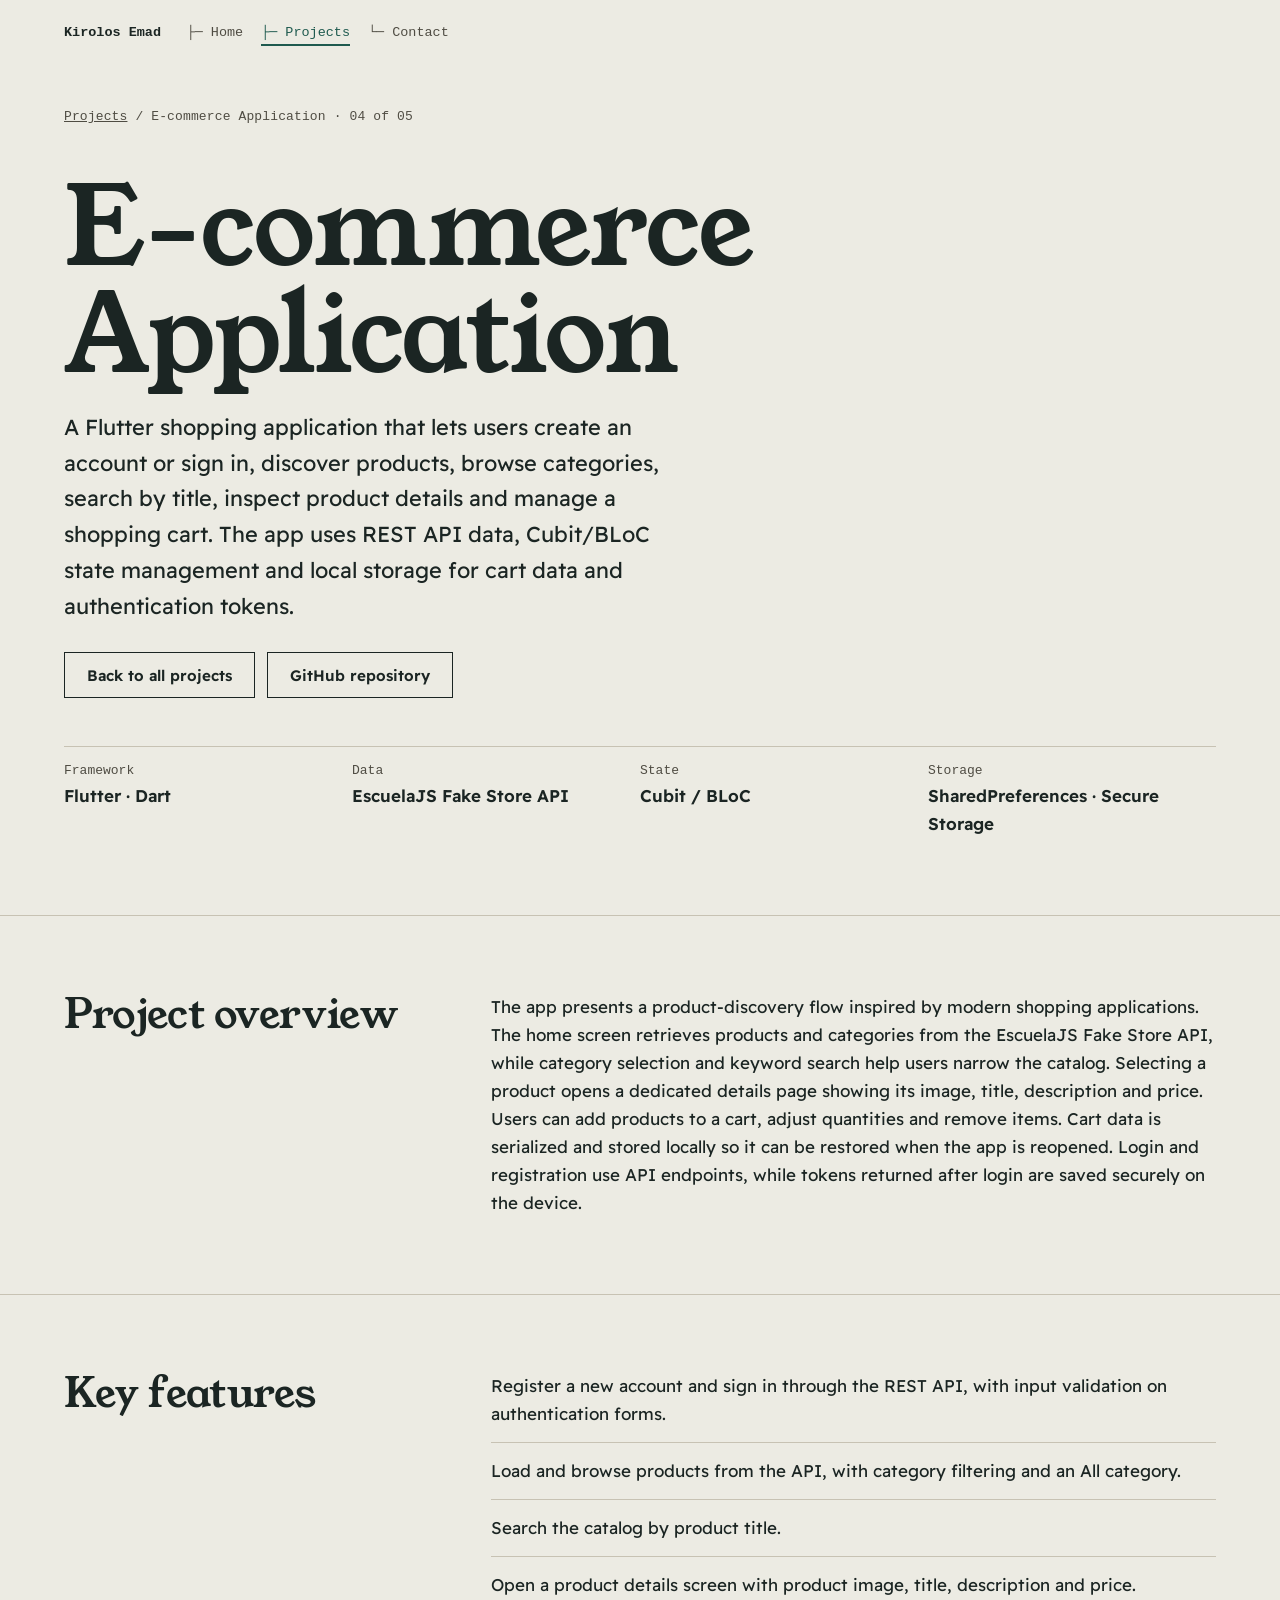
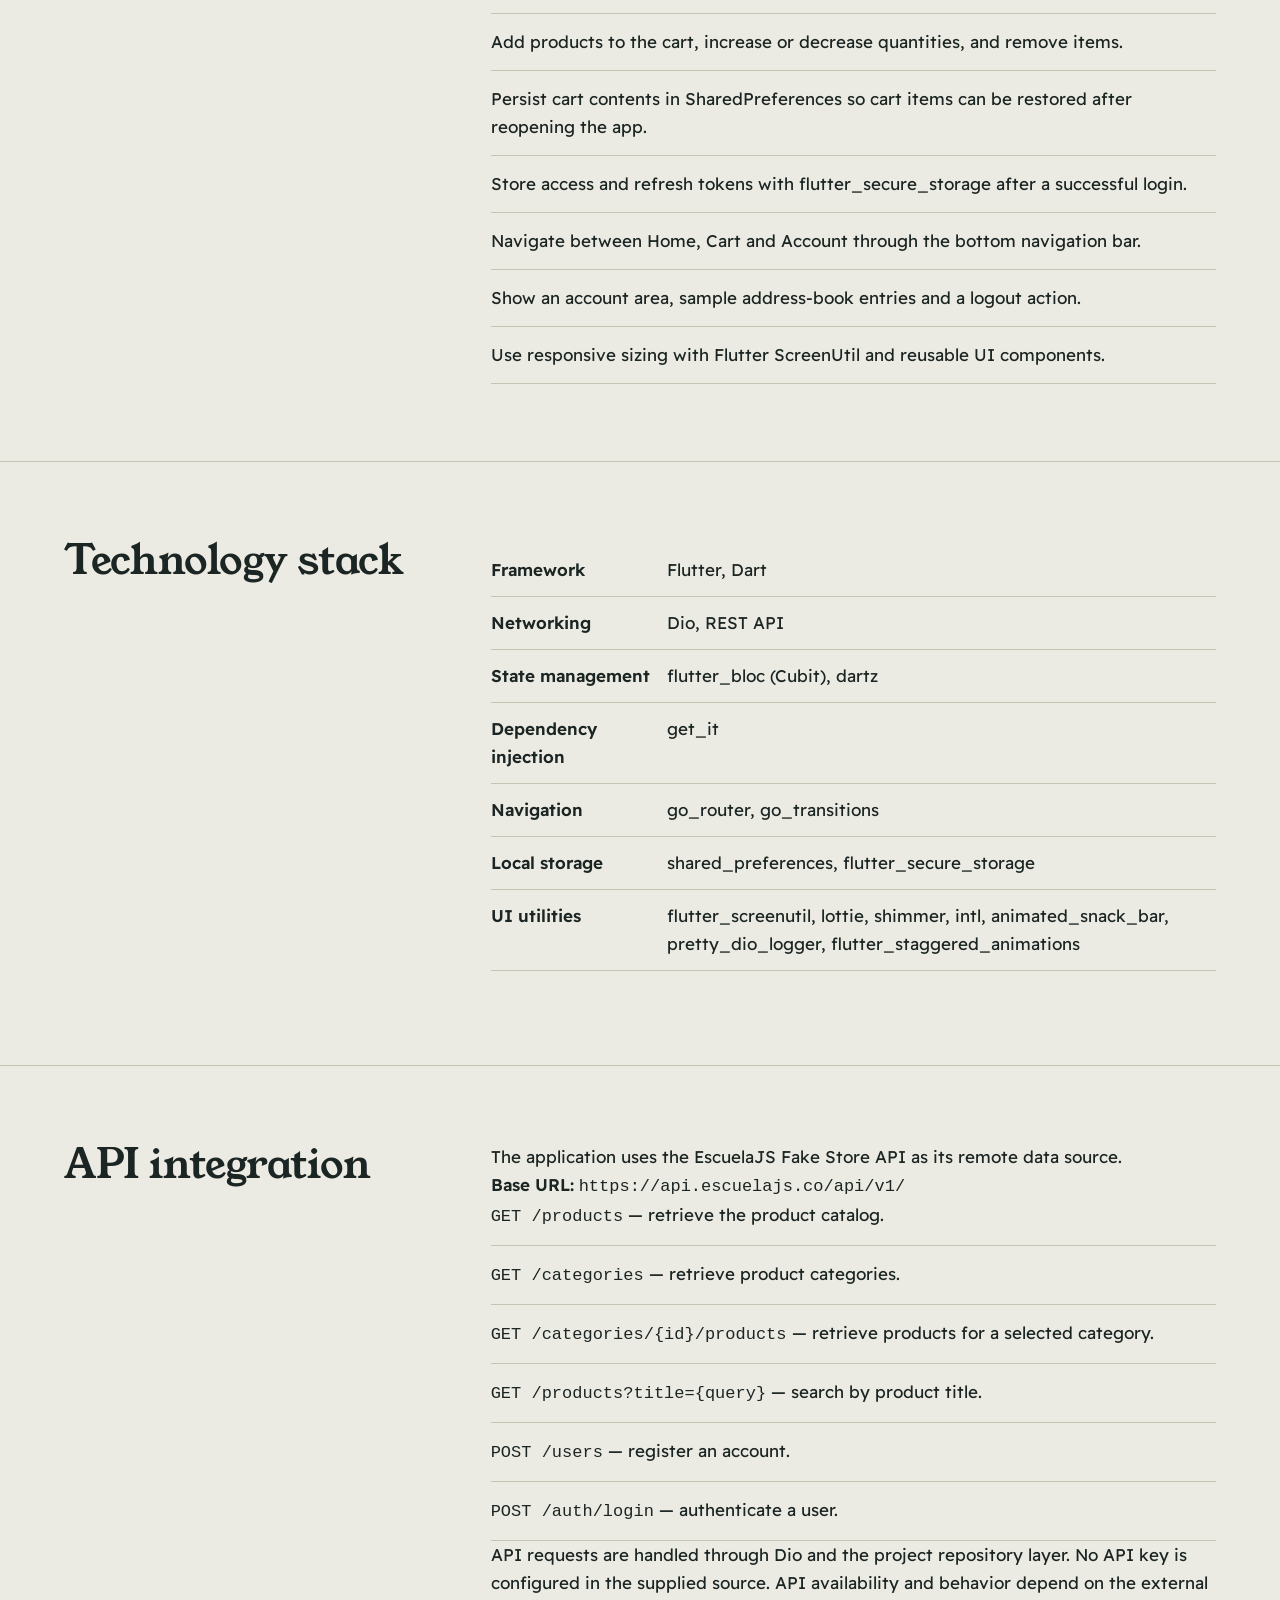
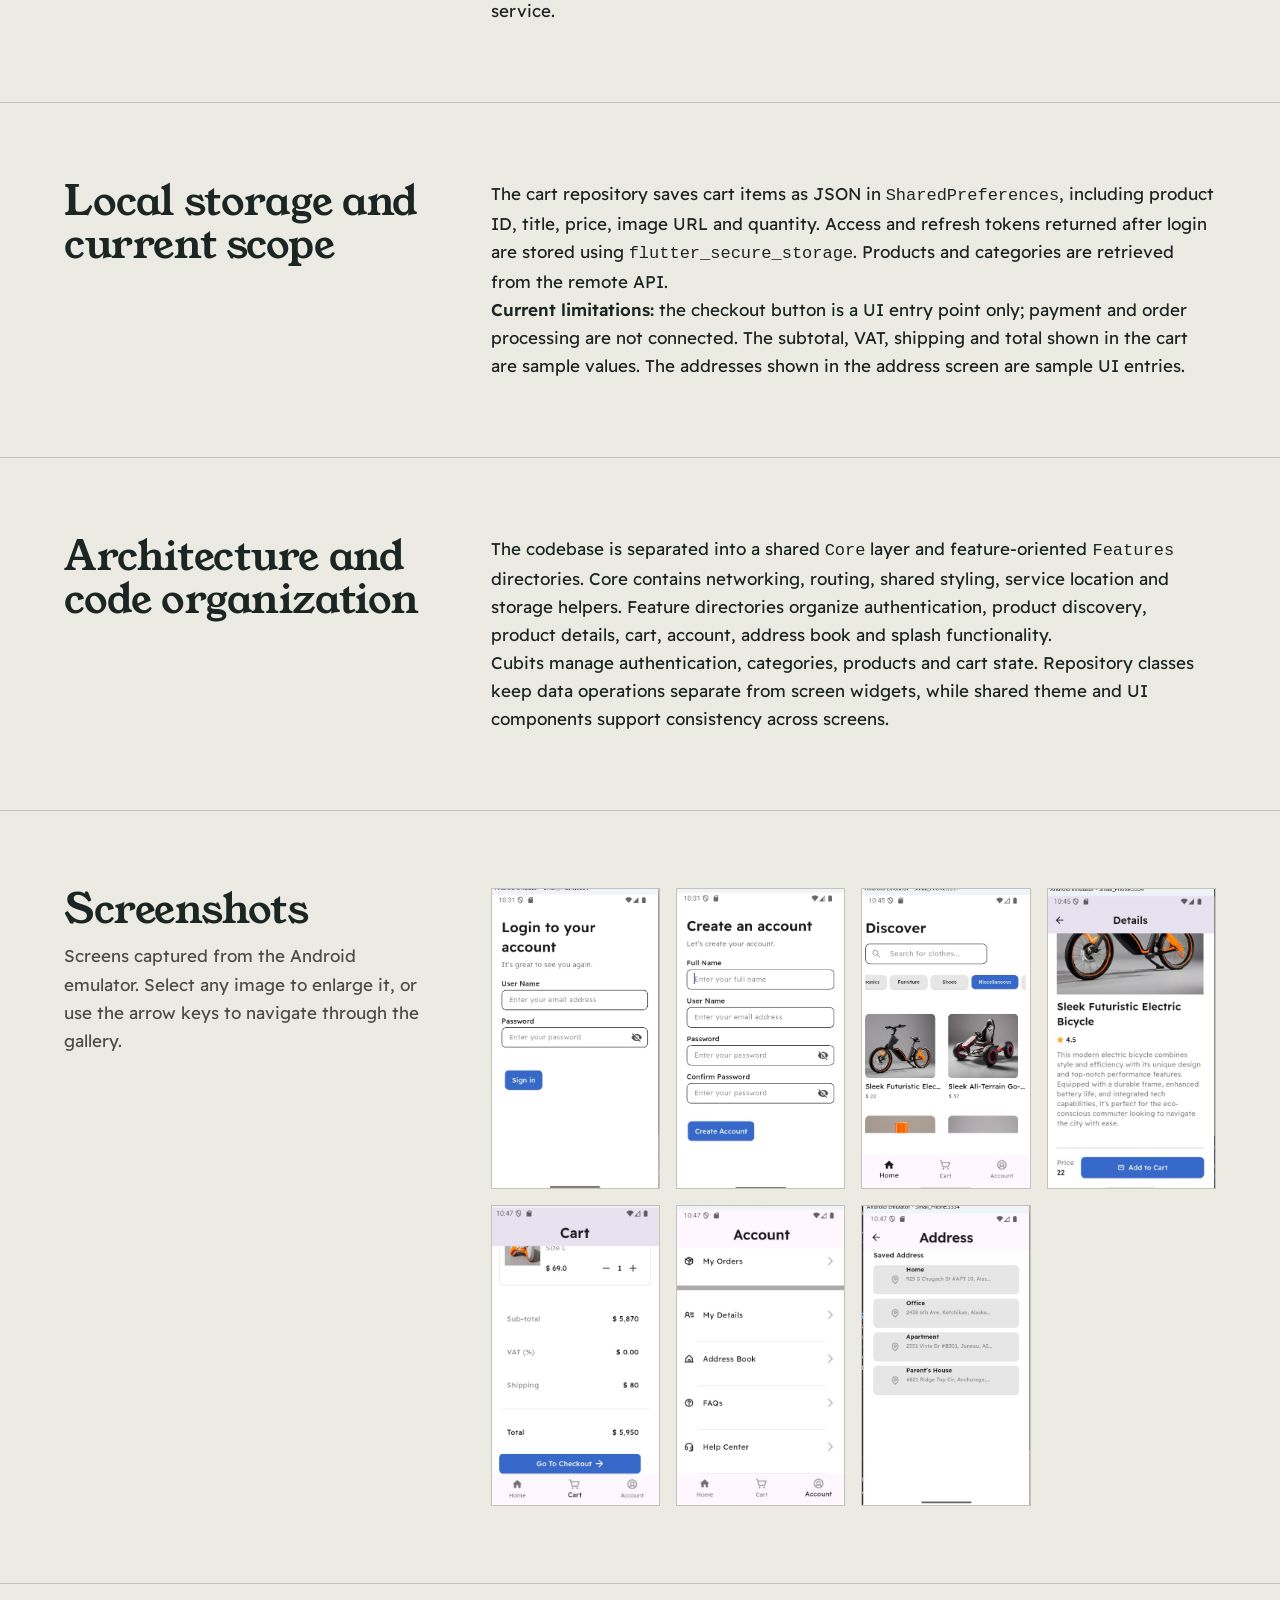
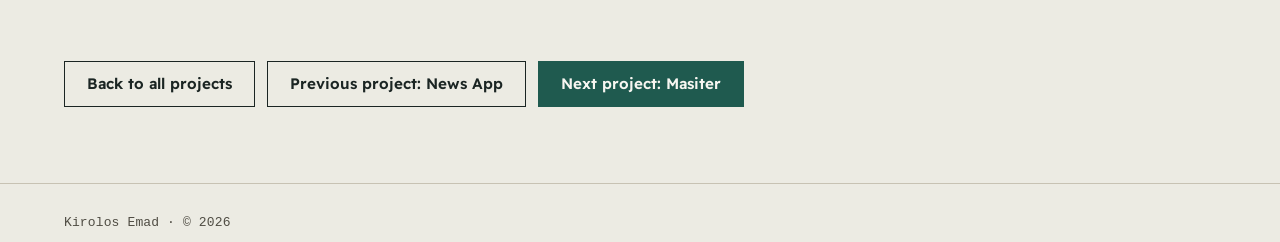
==== project-e-commerce-application.html @ b48fc99e "Add files via upload" ====
<!doctype html>
<html lang="en">
<head>
<meta charset="utf-8">
<meta name="viewport" content="width=device-width,initial-scale=1">
<title>E-commerce Application — Kirolos Emad</title>
<meta name="description" content="A Flutter shopping app with API-powered product discovery, authentication, search, product details and locally persisted cart data.">
<meta property="og:type" content="article">
<meta property="og:title" content="E-commerce Application — Kirolos Emad">
<meta property="og:description" content="Explore products, search categories, view product details, authenticate with the REST API and manage a locally saved shopping cart.">
<meta property="og:image" content="assets/og.jpg">
<meta name="theme-color" content="#ECEBE3">
<link rel="icon" href="assets/favicon.svg" type="image/svg+xml">
<link rel="stylesheet" href="css/style.css">
<script src="js/main.js" defer></script>
</head>
<body>
<a class="skip" href="#main">Skip to content</a>
<header class="site-nav" id="site-nav"><nav class="nav-inner" aria-label="Sections"><button class="nav-root" type="button" aria-expanded="false" aria-controls="nav-list" data-home="index.html">Kirolos Emad</button><ul class="nav-list" id="nav-list"><li><a href="index.html#home">Home</a></li><li><a href="index.html#projects" aria-current="page">Projects</a></li><li><a href="index.html#contact">Contact</a></li></ul></nav></header>
<main id="main">
<header class="cs-top">
  <nav class="project-breadcrumb mono" aria-label="Breadcrumb"><a href="index.html#projects">Projects</a> / E-commerce Application · 04 of 05</nav>
  <h1 class="cs-title">E-commerce Application</h1>
  <p class="cs-sum">A Flutter shopping application that lets users create an account or sign in, discover products, browse categories, search by title, inspect product details and manage a shopping cart. The app uses REST API data, Cubit/BLoC state management and local storage for cart data and authentication tokens.</p>
  <div class="cs-actions actions"><a class="btn" href="index.html#projects">Back to all projects</a><a class="btn" href="https://github.com/kero12-eg/e_commerce_app" target="_blank" rel="noopener noreferrer">GitHub repository</a></div>
  <dl class="facts"><div><dt>Framework</dt><dd>Flutter · Dart</dd></div><div><dt>Data</dt><dd>EscuelaJS Fake Store API</dd></div><div><dt>State</dt><dd>Cubit / BLoC</dd></div><div><dt>Storage</dt><dd>SharedPreferences · Secure Storage</dd></div></dl>
</header>

<section class="cs-sec" aria-labelledby="h-overview"><h2 id="h-overview">Project overview</h2><div><p>The app presents a product-discovery flow inspired by modern shopping applications. The home screen retrieves products and categories from the EscuelaJS Fake Store API, while category selection and keyword search help users narrow the catalog. Selecting a product opens a dedicated details page showing its image, title, description and price.</p><p>Users can add products to a cart, adjust quantities and remove items. Cart data is serialized and stored locally so it can be restored when the app is reopened. Login and registration use API endpoints, while tokens returned after login are saved securely on the device.</p></div></section>

<section class="cs-sec" aria-labelledby="h-does"><h2 id="h-does">Key features</h2><ul class="caps">
<li>Register a new account and sign in through the REST API, with input validation on authentication forms.</li>
<li>Load and browse products from the API, with category filtering and an All category.</li>
<li>Search the catalog by product title.</li>
<li>Open a product details screen with product image, title, description and price.</li>
<li>Add products to the cart, increase or decrease quantities, and remove items.</li>
<li>Persist cart contents in SharedPreferences so cart items can be restored after reopening the app.</li>
<li>Store access and refresh tokens with flutter_secure_storage after a successful login.</li>
<li>Navigate between Home, Cart and Account through the bottom navigation bar.</li>
<li>Show an account area, sample address-book entries and a logout action.</li>
<li>Use responsive sizing with Flutter ScreenUtil and reusable UI components.</li>
</ul></section>

<section class="cs-sec" aria-labelledby="h-stack"><h2 id="h-stack">Technology stack</h2><dl>
<div class="stack-block"><dt>Framework</dt><dd>Flutter, Dart</dd></div>
<div class="stack-block"><dt>Networking</dt><dd>Dio, REST API</dd></div>
<div class="stack-block"><dt>State management</dt><dd>flutter_bloc (Cubit), dartz</dd></div>
<div class="stack-block"><dt>Dependency injection</dt><dd>get_it</dd></div>
<div class="stack-block"><dt>Navigation</dt><dd>go_router, go_transitions</dd></div>
<div class="stack-block"><dt>Local storage</dt><dd>shared_preferences, flutter_secure_storage</dd></div>
<div class="stack-block"><dt>UI utilities</dt><dd>flutter_screenutil, lottie, shimmer, intl, animated_snack_bar, pretty_dio_logger, flutter_staggered_animations</dd></div>
</dl></section>

<section class="cs-sec" aria-labelledby="h-api"><h2 id="h-api">API integration</h2><div><p>The application uses the EscuelaJS Fake Store API as its remote data source.</p><p><strong>Base URL:</strong> <code>https://api.escuelajs.co/api/v1/</code></p><ul class="caps"><li><code>GET /products</code> — retrieve the product catalog.</li><li><code>GET /categories</code> — retrieve product categories.</li><li><code>GET /categories/{id}/products</code> — retrieve products for a selected category.</li><li><code>GET /products?title={query}</code> — search by product title.</li><li><code>POST /users</code> — register an account.</li><li><code>POST /auth/login</code> — authenticate a user.</li></ul><p>API requests are handled through Dio and the project repository layer. No API key is configured in the supplied source. API availability and behavior depend on the external service.</p></div></section>

<section class="cs-sec" aria-labelledby="h-storage"><h2 id="h-storage">Local storage and current scope</h2><div><p>The cart repository saves cart items as JSON in <code>SharedPreferences</code>, including product ID, title, price, image URL and quantity. Access and refresh tokens returned after login are stored using <code>flutter_secure_storage</code>. Products and categories are retrieved from the remote API.</p><p><strong>Current limitations:</strong> the checkout button is a UI entry point only; payment and order processing are not connected. The subtotal, VAT, shipping and total shown in the cart are sample values. The addresses shown in the address screen are sample UI entries.</p></div></section>

<section class="cs-sec" aria-labelledby="h-structure"><h2 id="h-structure">Architecture and code organization</h2><div><p>The codebase is separated into a shared <code>Core</code> layer and feature-oriented <code>Features</code> directories. Core contains networking, routing, shared styling, service location and storage helpers. Feature directories organize authentication, product discovery, product details, cart, account, address book and splash functionality.</p><p>Cubits manage authentication, categories, products and cart state. Repository classes keep data operations separate from screen widgets, while shared theme and UI components support consistency across screens.</p></div></section>

<section class="cs-sec gallery-sec" aria-labelledby="h-shots">
  <div class="gallery-intro"><h2 id="h-shots">Screenshots</h2><p class="lede">Screens captured from the Android emulator. Select any image to enlarge it, or use the arrow keys to navigate through the gallery.</p></div>
  <div><ul class="gallery">
    <li><button class="gallery-item" type="button" data-full="assets/projects/e-commerce-application/LoginScreen.jpeg" data-cap="E-commerce App: login screen with username and password fields."><img src="assets/projects/e-commerce-application/LoginScreen.jpeg" alt="E-commerce app login screen" width="449" height="835" loading="lazy"></button></li>
    <li><button class="gallery-item" type="button" data-full="assets/projects/e-commerce-application/RegisterScreen.jpeg" data-cap="E-commerce App: create-account form with full name, username, password and confirmation fields."><img src="assets/projects/e-commerce-application/RegisterScreen.jpeg" alt="E-commerce app create account screen" width="445" height="827" loading="lazy"></button></li>
    <li><button class="gallery-item" type="button" data-full="assets/projects/e-commerce-application/HomeScreen.jpeg" data-cap="E-commerce App: discover screen showing product search, category filters and a product grid."><img src="assets/projects/e-commerce-application/HomeScreen.jpeg" alt="E-commerce app discover home screen" width="447" height="831" loading="lazy"></button></li>
    <li><button class="gallery-item" type="button" data-full="assets/projects/e-commerce-application/ProductDetailsScreen.jpeg" data-cap="E-commerce App: product details with image, rating, description, price and add-to-cart action."><img src="assets/projects/e-commerce-application/ProductDetailsScreen.jpeg" alt="E-commerce app product details screen" width="448" height="828" loading="lazy"></button></li>
    <li><button class="gallery-item" type="button" data-full="assets/projects/e-commerce-application/CartScreen.jpeg" data-cap="E-commerce App: shopping cart with item quantity controls, a summary and checkout entry point."><img src="assets/projects/e-commerce-application/CartScreen.jpeg" alt="E-commerce app shopping cart screen" width="436" height="827" loading="lazy"></button></li>
    <li><button class="gallery-item" type="button" data-full="assets/projects/e-commerce-application/AccountScreen.jpeg" data-cap="E-commerce App: account menu with orders, details, address book, FAQs and help center entries."><img src="assets/projects/e-commerce-application/AccountScreen.jpeg" alt="E-commerce app account screen" width="440" height="830" loading="lazy"></button></li>
    <li><button class="gallery-item" type="button" data-full="assets/projects/e-commerce-application/AddressScreen.jpeg" data-cap="E-commerce App: address book showing sample saved addresses."><img src="assets/projects/e-commerce-application/AddressScreen.jpeg" alt="E-commerce app saved addresses screen" width="454" height="834" loading="lazy"></button></li>
  </ul></div>
</section>

<section class="cs-end"><div class="actions"><a class="btn" href="index.html#projects">Back to all projects</a><a class="btn" href="project-news-app.html">Previous project: News App</a><a class="btn btn-primary" href="project-masiter.html">Next project: Masiter</a></div></section>
</main>
<dialog id="lightbox" class="lightbox" aria-label="Screenshot viewer">
  <figure class="lb-fig"><img class="lb-img" src="" alt="" width="454" height="835"><figcaption class="lb-cap"></figcaption></figure>
  <div class="lb-bar"><button class="btn lb-prev" type="button">Previous</button><span class="mono lb-count" aria-live="polite"></span><button class="btn lb-next" type="button">Next</button><button class="btn lb-close" type="button">Close</button></div>
</dialog>
<footer class="foot mono">Kirolos Emad · © <span data-year>2026</span></footer>
</body>
</html>
---- css/style.css ----
@font-face{font-family:"Young Serif";src:url(../assets/fonts/young-serif-400.woff2) format("woff2");font-weight:400;font-display:swap}
@font-face{font-family:"Readex Pro";src:url(../assets/fonts/readex-pro-400.woff2) format("woff2");font-weight:400;font-display:swap}
@font-face{font-family:"Readex Pro";src:url(../assets/fonts/readex-pro-600.woff2) format("woff2");font-weight:600;font-display:swap}
:root{
  --plaster:#ECEBE3;--rose:#BCD1C8;--crimson:#1F5A4F;--taupe:#C7C2B3;--taupe-text:#4F4C43;--ink:#1B2523;--paper:#F7F6F1;
  --serif:"Young Serif",Georgia,serif;--sans:"Readex Pro",system-ui,sans-serif;
  --mono:ui-monospace,"SFMono-Regular",Menlo,Consolas,monospace;
  --pad:clamp(20px,5vw,96px);
  --nav-h:66px;--nav-offset:66px;--top:calc(var(--nav-h) + 40px);
  --sec:clamp(64px,9vw,128px);--ease:cubic-bezier(.2,.7,.2,1)
}
*{box-sizing:border-box}
html{scroll-behavior:smooth;-webkit-text-size-adjust:100%}
body{margin:0;background:var(--plaster);color:var(--ink);font:400 1.0625rem/1.65 var(--sans)}
img,svg{display:block;max-width:100%}
a{color:inherit}p{margin:0}
h1,h2,h3{font-family:var(--serif);font-weight:400;line-height:1.04;letter-spacing:-.01em;margin:0}
:focus-visible{outline:2px solid var(--crimson);outline-offset:3px}
.skip{position:absolute;left:12px;top:-64px;z-index:100;background:var(--ink);color:var(--paper);padding:10px 16px}
.skip:focus{top:12px}
.mono{font-family:var(--mono);font-size:.8125rem;letter-spacing:.01em}
.anchor{scroll-margin-top:var(--nav-offset)}
#home{scroll-margin-top:0}
.sec{padding:var(--sec) var(--pad)}
.h-xl{font-size:clamp(2.5rem,6vw,5.5rem)}
.lede{color:var(--taupe-text);max-width:52ch}
.sec-head{display:grid;grid-template-columns:1.1fr .9fr;gap:var(--pad);align-items:end;margin-bottom:clamp(32px,5vw,72px)}

/* buttons */
.actions{display:flex;flex-wrap:wrap;gap:12px}
.btn{display:inline-flex;align-items:center;min-height:46px;padding:0 22px;border:1px solid var(--ink);background:transparent;color:var(--ink);text-decoration:none;font:600 .95rem var(--sans);cursor:pointer}
.btn:hover{background:var(--ink);color:var(--paper)}
.btn-primary{background:var(--crimson);border-color:var(--crimson);color:var(--paper)}
.btn-primary:hover{background:var(--ink);border-color:var(--ink)}

/* navigation: bar height (--nav-h) and scroll offset (--nav-offset) are separate tokens */
.site-nav{position:fixed;top:0;left:0;right:0;height:var(--nav-h);z-index:50;border-bottom:1px solid transparent;transition:background-color .3s,border-color .3s}
.site-nav.is-scrolled{background:var(--plaster);border-bottom-color:var(--taupe)}
.nav-inner{height:var(--nav-h);display:flex;align-items:center;gap:clamp(14px,2vw,28px);padding:0 var(--pad);font:clamp(.78rem,.57rem + .34vw,.875rem)/1 var(--mono);white-space:nowrap}
.nav-root{background:none;border:0;padding:0;font:inherit;font-weight:700;color:var(--ink);cursor:pointer}
.nav-list{display:flex;gap:clamp(10px,1.4vw,22px);list-style:none;margin:0;padding:0}
.nav-list a{position:relative;display:inline-block;padding:6px 0;text-decoration:none;color:var(--taupe-text);transition:color .3s}
.nav-list a::before{content:"├─ "}
.nav-list li:last-child a::before{content:"└─ "}
.nav-list a::after{content:"";position:absolute;left:0;right:0;bottom:0;height:2px;background:var(--crimson);transform:scaleX(0);transform-origin:left;transition:transform .3s var(--ease)}
.nav-list a:hover,.nav-list a[aria-current]{color:var(--crimson)}
.nav-list a[aria-current]::after{transform:scaleX(1)}

/* hero */
.hero{position:relative;min-height:100svh;display:grid;grid-template-columns:minmax(0,54fr) minmax(0,46fr);overflow:hidden}
.hero-bg{position:absolute;top:0;right:0;width:66%;height:100%;z-index:0}
.hero-copy{position:relative;z-index:2;align-self:center;padding:calc(var(--nav-h) + 24px) 2vw 56px var(--pad)}
.hero h1{font-size:clamp(3.8rem,10.4vw,9.4rem);line-height:.94;margin-bottom:clamp(20px,2.6vw,36px)}
.role{font:600 clamp(1rem,1.5vw,1.25rem)/1.3 var(--sans);color:var(--crimson);margin-bottom:14px}
.intro{max-width:34ch;font-size:clamp(1.05rem,1.5vw,1.3rem);line-height:1.55;margin-bottom:32px}
.portrait{position:relative;z-index:1;grid-column:2;align-self:end;height:calc(100svh - var(--nav-h));min-height:480px;margin:0;overflow:hidden;border-top-left-radius:46% 26%}
.portrait img{width:100%;height:100%;object-fit:cover;object-position:50% 10%}

/* projects */
.projects{background:var(--paper)}
.project-card{display:grid;grid-template-columns:1.08fr .92fr;gap:clamp(24px,5vw,80px);align-items:center;padding-block:clamp(32px,4.5vw,64px);border-top:1px solid var(--taupe)}
.project-card:last-child{border-bottom:1px solid var(--taupe)}
.project-cover{display:block;text-decoration:none;overflow:hidden}
.showcase{background:var(--rose);padding:clamp(18px,3vw,40px)}
.phones{display:grid;grid-template-columns:repeat(3,1fr);gap:clamp(8px,1.6vw,20px)}
.phone{aspect-ratio:9/16;border:clamp(3px,.5vw,6px) solid var(--ink);border-radius:clamp(12px,1.8vw,24px);overflow:hidden;background:var(--paper)}
.phone img{width:100%;height:100%;object-fit:cover}
.phone.is-empty{border:1px dashed var(--taupe-text);background:transparent;display:grid;place-items:center;text-align:center;padding:6px;color:var(--taupe-text)}
.showcase-foot{margin-top:14px;color:var(--taupe-text)}
.p-meta{color:var(--taupe-text);margin-bottom:14px}
.p-title{font-size:clamp(2.1rem,4vw,3.6rem);margin-bottom:16px}
.p-desc{color:var(--taupe-text);max-width:46ch;margin-bottom:20px}
.tags{display:flex;flex-wrap:wrap;gap:8px;margin:0 0 28px;padding:0;list-style:none}
.tags li{font:.8125rem var(--mono);border:1px solid var(--taupe-text);border-radius:99px;padding:3px 12px}

/* training */
.t-entry{display:grid;grid-template-columns:4rem 7rem 1fr;gap:clamp(16px,3vw,40px);padding-block:clamp(28px,3.5vw,48px);border-block:1px solid var(--taupe)}
.t-num{color:var(--taupe-text)}
.training-monogram{width:7rem;aspect-ratio:1;display:grid;place-items:center;border:1px solid var(--taupe-text);background:var(--paper);font:1.7rem var(--serif)}
.t-meta{color:var(--taupe-text);margin-bottom:10px}
.t-title{font-size:clamp(1.8rem,3.4vw,3rem);margin-bottom:12px}
.t-org{font-weight:600;margin-bottom:8px}
.t-entry p+p{margin-top:8px}
.t-skills{color:var(--taupe-text);margin-top:14px}

/* education + certificates */
.band{display:grid;grid-template-columns:2fr 1fr;gap:var(--pad)}
.edu-block h2,.certs h2{font-size:clamp(2rem,4vw,3.4rem);margin-bottom:28px}
.edu-degree{font:clamp(1.4rem,2.4vw,2rem)/1.2 var(--serif);margin-bottom:10px}
.edu-org{font-weight:600}.edu-meta{color:var(--taupe-text);margin:6px 0 16px}
.cert-list{list-style:none;margin:0;padding:0}
.cert-list li{display:flex;justify-content:space-between;gap:20px;padding:14px 0;border-top:1px solid var(--taupe)}
.cert-list li:last-child{border-bottom:1px solid var(--taupe)}
.cert-list .mono{color:var(--taupe-text);padding-top:3px}
.certs .lede{margin:-12px 0 20px}

/* skills */
.skills{background:var(--rose)}
.skills h2{margin-bottom:12px}
.skills .aside{color:var(--taupe-text);margin-bottom:clamp(28px,4vw,56px);max-width:52ch}
.ledger>div{display:grid;grid-template-columns:minmax(0,.9fr) minmax(0,1.1fr);gap:var(--pad);padding-block:28px;border-top:1px solid var(--taupe-text)}
.ledger>div:last-child{border-bottom:1px solid var(--taupe-text)}
.ledger h3{font:600 1.15rem/1.3 var(--sans);margin-bottom:8px}
.ledger .mono{color:var(--taupe-text)}

/* about + contact */
.closing{position:relative;display:grid;grid-template-columns:1fr 1fr;gap:var(--pad);padding:var(--sec) var(--pad)}
.closing-bg{position:absolute;top:0;right:0;width:50%;height:100%;z-index:0}
.about,.contact{position:relative;z-index:1}
.about h2,.contact h2{font-size:clamp(2rem,4vw,3.4rem);margin-bottom:24px}
.about p{max-width:50ch}
.contact dl{margin:0}
.contact dl>div{display:grid;grid-template-columns:7rem 1fr;gap:12px;padding:12px 0;border-top:1px solid var(--taupe-text)}
.contact dl>div:last-child{border-bottom:1px solid var(--taupe-text)}
.contact dt{font-family:var(--mono);font-size:.8125rem;padding-top:4px}
.contact dd{margin:0;overflow-wrap:anywhere}
.foot{padding:28px var(--pad);border-top:1px solid var(--taupe);color:var(--taupe-text)}

/* case-study pages */
.cs-top{padding:var(--top) var(--pad) clamp(40px,6vw,80px)}
.project-breadcrumb{color:var(--taupe-text);margin-bottom:clamp(24px,4vw,48px)}
.cs-title{font-size:clamp(3rem,8.5vw,7.5rem);line-height:.98;margin-bottom:20px}
.cs-sum{font-size:clamp(1.1rem,1.7vw,1.4rem);max-width:46ch;margin-bottom:28px}
.facts{display:grid;grid-template-columns:repeat(auto-fit,minmax(180px,1fr));margin:clamp(28px,4vw,48px) 0 0;border-top:1px solid var(--taupe)}
.facts>div{padding:16px 16px 0 0}
.facts dt{font:.8125rem var(--mono);color:var(--taupe-text)}.facts dd{margin:4px 0 0;font-weight:600}
.cs-sec{padding:clamp(40px,6vw,80px) var(--pad);border-top:1px solid var(--taupe);display:grid;grid-template-columns:1fr 2fr;gap:var(--pad)}
.cs-sec h2{font-size:clamp(1.8rem,3.2vw,2.8rem)}
.caps,.notes{margin:0;padding:0;list-style:none}
.caps li,.notes li{padding:14px 0;border-bottom:1px solid var(--taupe)}.caps li:first-child,.notes li:first-child{padding-top:0}
.stack-block{display:grid;grid-template-columns:10rem 1fr;gap:16px;padding:12px 0;border-bottom:1px solid var(--taupe)}
.stack-block:first-child{padding-top:0}.stack-block dt{font-weight:600}.stack-block dd{margin:0}
.gallery{list-style:none;margin:0;padding:0;display:grid;grid-template-columns:repeat(auto-fill,minmax(150px,1fr));gap:16px}
.gallery-item{display:block;width:100%;padding:0;border:1px solid var(--taupe);background:var(--paper);overflow:hidden;cursor:pointer;aspect-ratio:9/16}
.gallery-item img{width:100%;height:100%;object-fit:cover}
.gallery-item-mobile{aspect-ratio:573 / 1280}
.gallery-item-wide{aspect-ratio:1366 / 728;background:var(--plaster)}
.gallery-item-wide img{object-fit:contain}
.gallery-sec .lede{margin-top:12px}
.empty-panel{border:1px dashed var(--taupe-text);padding:clamp(28px,5vw,56px);color:var(--taupe-text)}
.cs-end{padding:clamp(40px,6vw,80px) var(--pad);border-top:1px solid var(--taupe)}
dialog.lightbox{width:min(92vw,520px);max-height:94svh;padding:14px;border:0;background:var(--plaster);color:var(--ink)}
dialog.lightbox.is-wide{width:min(94vw,1000px)}
dialog.lightbox::backdrop{background:rgba(27,37,35,.72)}
.lb-fig{margin:0;display:grid;gap:10px}
.lb-img{max-height:68svh;max-width:100%;width:auto;margin:auto;object-fit:contain}
.lb-bar{display:flex;flex-wrap:wrap;align-items:center;justify-content:space-between;gap:8px;margin-top:12px}
.lb-bar .btn{min-height:40px;padding:0 14px}

/* responsive */
@media(max-width:999px){
  :root{--nav-h:68px;--nav-offset:16px;--top:40px}
  body{padding-bottom:calc(var(--nav-h) + env(safe-area-inset-bottom,0px))}
  .site-nav{top:auto;bottom:0;height:calc(var(--nav-h) + env(safe-area-inset-bottom,0px));background:var(--plaster);border-bottom:0;border-top:1px solid var(--taupe)}
  .nav-inner{font-size:.875rem}
  .nav-root{min-height:44px;font-size:.9375rem}
  .nav-root::after{content:" +"}.nav-root[aria-expanded=true]::after{content:" −"}
  .nav-list{position:fixed;left:0;right:0;bottom:calc(var(--nav-h) + env(safe-area-inset-bottom,0px));flex-direction:column;gap:0;padding:10px var(--pad) 14px;background:var(--plaster);border-top:1px solid var(--taupe);opacity:0;visibility:hidden;transform:translateY(8px);transition:opacity .2s,transform .2s,visibility 0s .2s}
  .nav-list.is-open{opacity:1;visibility:visible;transform:none;transition:opacity .2s,transform .2s}
  .nav-list a{display:block;padding:11px 0}
  .hero{display:flex;flex-direction:column;min-height:0}
  .hero-bg{width:100%;height:calc(82vw * 1.25 + 36px)}
  .portrait{order:-1;width:82%;height:auto;min-height:0;aspect-ratio:4/5;margin:36px 0 0 auto}
  .hero-copy{padding:32px var(--pad) 56px}
  .sec-head,.band,.closing,.cs-sec{grid-template-columns:1fr}
  .sec-head{gap:16px}.band,.closing{gap:0}.band>section,.closing>section{padding:var(--sec) var(--pad)}
  .band{padding:0}.closing{padding:0}.closing-bg{display:none}
  .ledger>div{grid-template-columns:1fr;gap:12px}
  .project-card{grid-template-columns:1fr;gap:24px}
}
@media(min-width:1000px){
  .training,.skills,.edu-band,.closing{min-height:calc(100svh - var(--nav-h))}
  .training,.skills,.edu-band,.closing{display:grid;align-content:center}
  .edu-band{padding:var(--sec) var(--pad)}
  .band>section,.closing>section{scroll-margin-top:calc(var(--nav-offset) + var(--sec))}
}
@media(max-width:699px){
  .t-entry{grid-template-columns:3rem 1fr}.t-body{grid-column:1/-1}.training-monogram{width:5rem}
  .stack-block{grid-template-columns:1fr;gap:4px}
}
@media(max-width:479px){
  .project-card .phones{gap:8px}.contact dl>div{grid-template-columns:1fr;gap:2px}
  .cert-list li{flex-direction:column;gap:2px}
}

/* motion */
@keyframes rise{from{opacity:0;transform:translateY(18px)}}
@keyframes slide{from{opacity:0;transform:translateX(6%)}}
@media(prefers-reduced-motion:no-preference){
  .hero-bg{animation:slide .8s cubic-bezier(.2,.7,.2,1) both}
  .portrait{animation:slide .9s .15s cubic-bezier(.2,.7,.2,1) both}
  .hero .r{animation:rise .7s var(--d,0s) cubic-bezier(.2,.7,.2,1) both}
  html.has-motion-reveal .motion-reveal{opacity:0;transform:translate3d(0,22px,0);transition:opacity .72s cubic-bezier(.2,.7,.2,1) var(--reveal-delay,0ms),transform .72s cubic-bezier(.2,.7,.2,1) var(--reveal-delay,0ms)}
  html.has-motion-reveal .motion-reveal.is-revealed,html.has-motion-reveal .motion-reveal:focus-within{opacity:1;transform:translate3d(0,0,0)}
  .btn{transition:background-color .22s ease,color .22s ease,transform .22s ease,border-color .22s ease}
  .btn:hover{transform:translateY(-2px)}
  .project-cover img{transition:transform .72s cubic-bezier(.2,.7,.2,1)}
  .project-cover:hover img,.project-cover:focus-visible img{transform:scale(1.035)}
  .gallery-item img{transition:transform .5s cubic-bezier(.2,.7,.2,1)}
  .gallery-item:hover img,.gallery-item:focus-visible img{transform:scale(1.025)}
  .training-monogram{transition:transform .35s cubic-bezier(.2,.7,.2,1)}
  .t-entry:hover .training-monogram{transform:translateY(-3px)}
}
@media(prefers-reduced-motion:reduce){
  *,*::before,*::after{scroll-behavior:auto!important;animation:none!important;transition:none!important}
  .motion-reveal,.motion-reveal.is-revealed{opacity:1!important;transform:none!important}
}
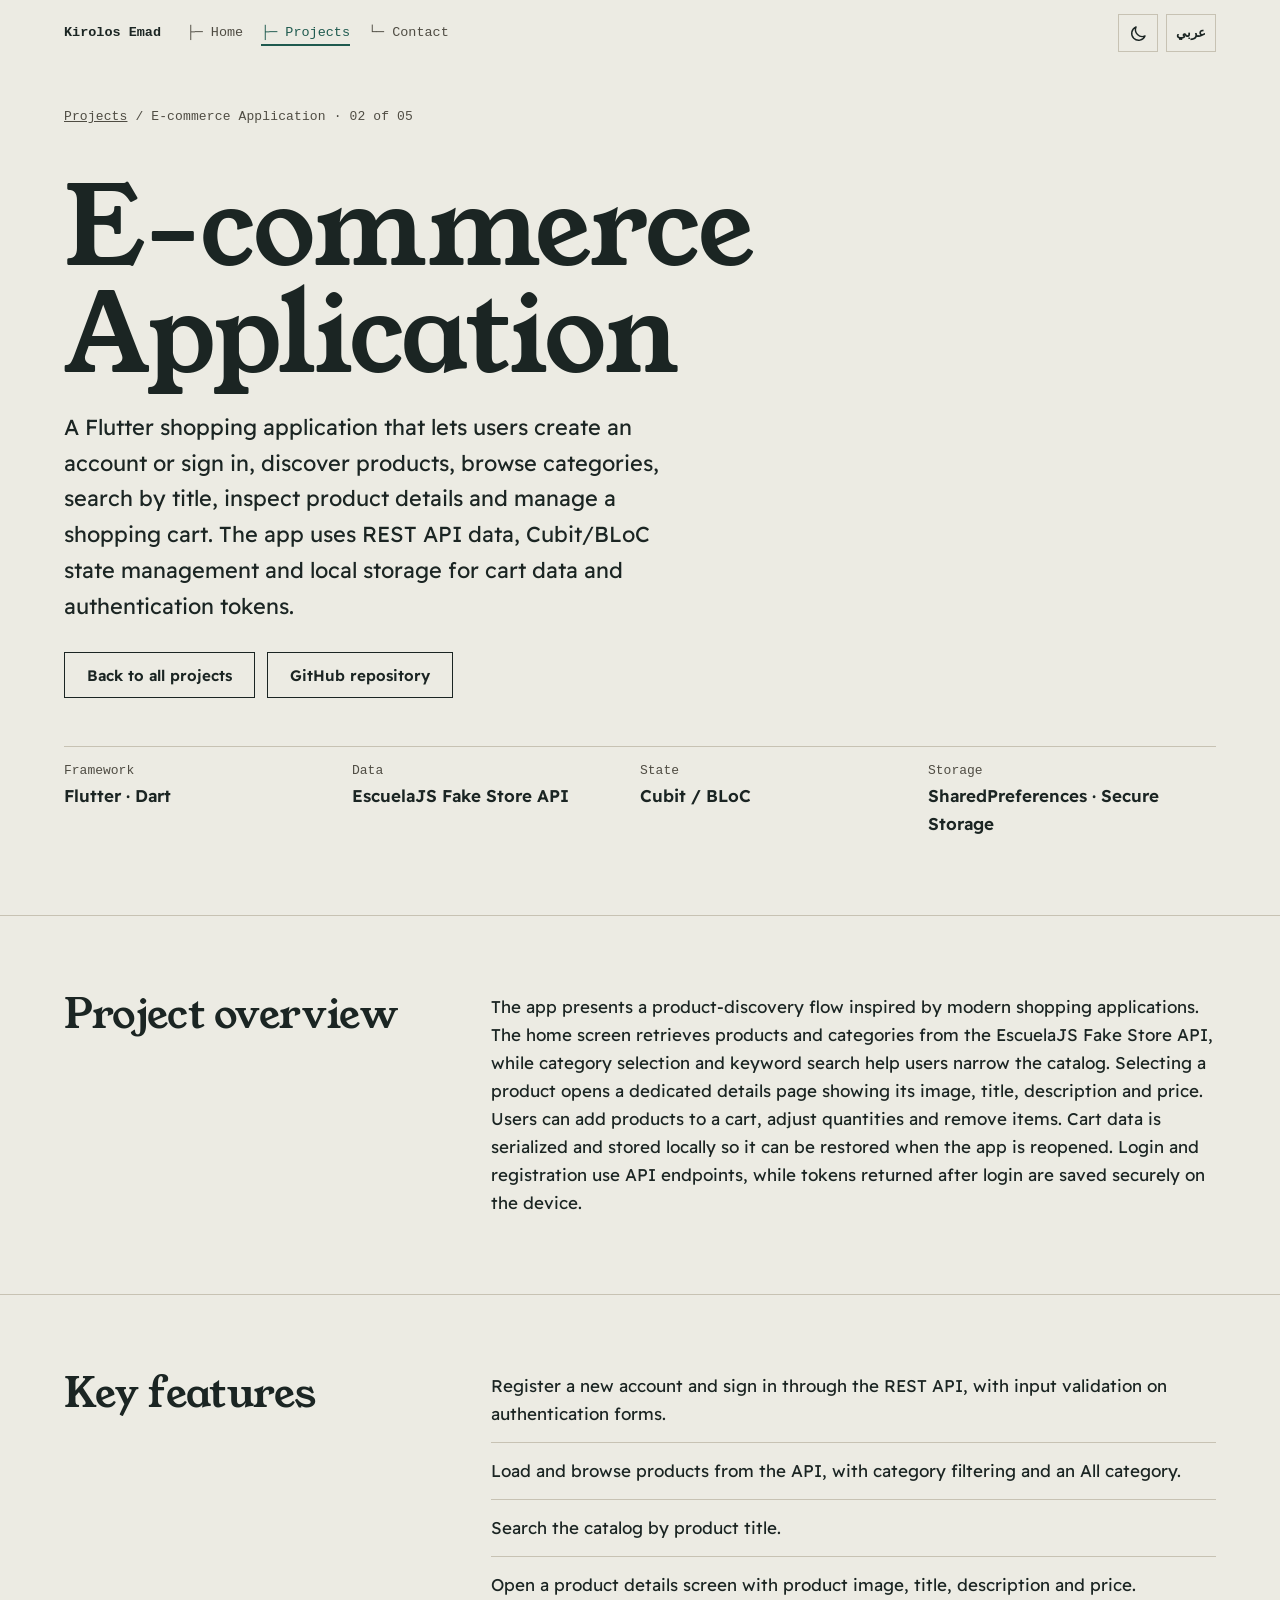
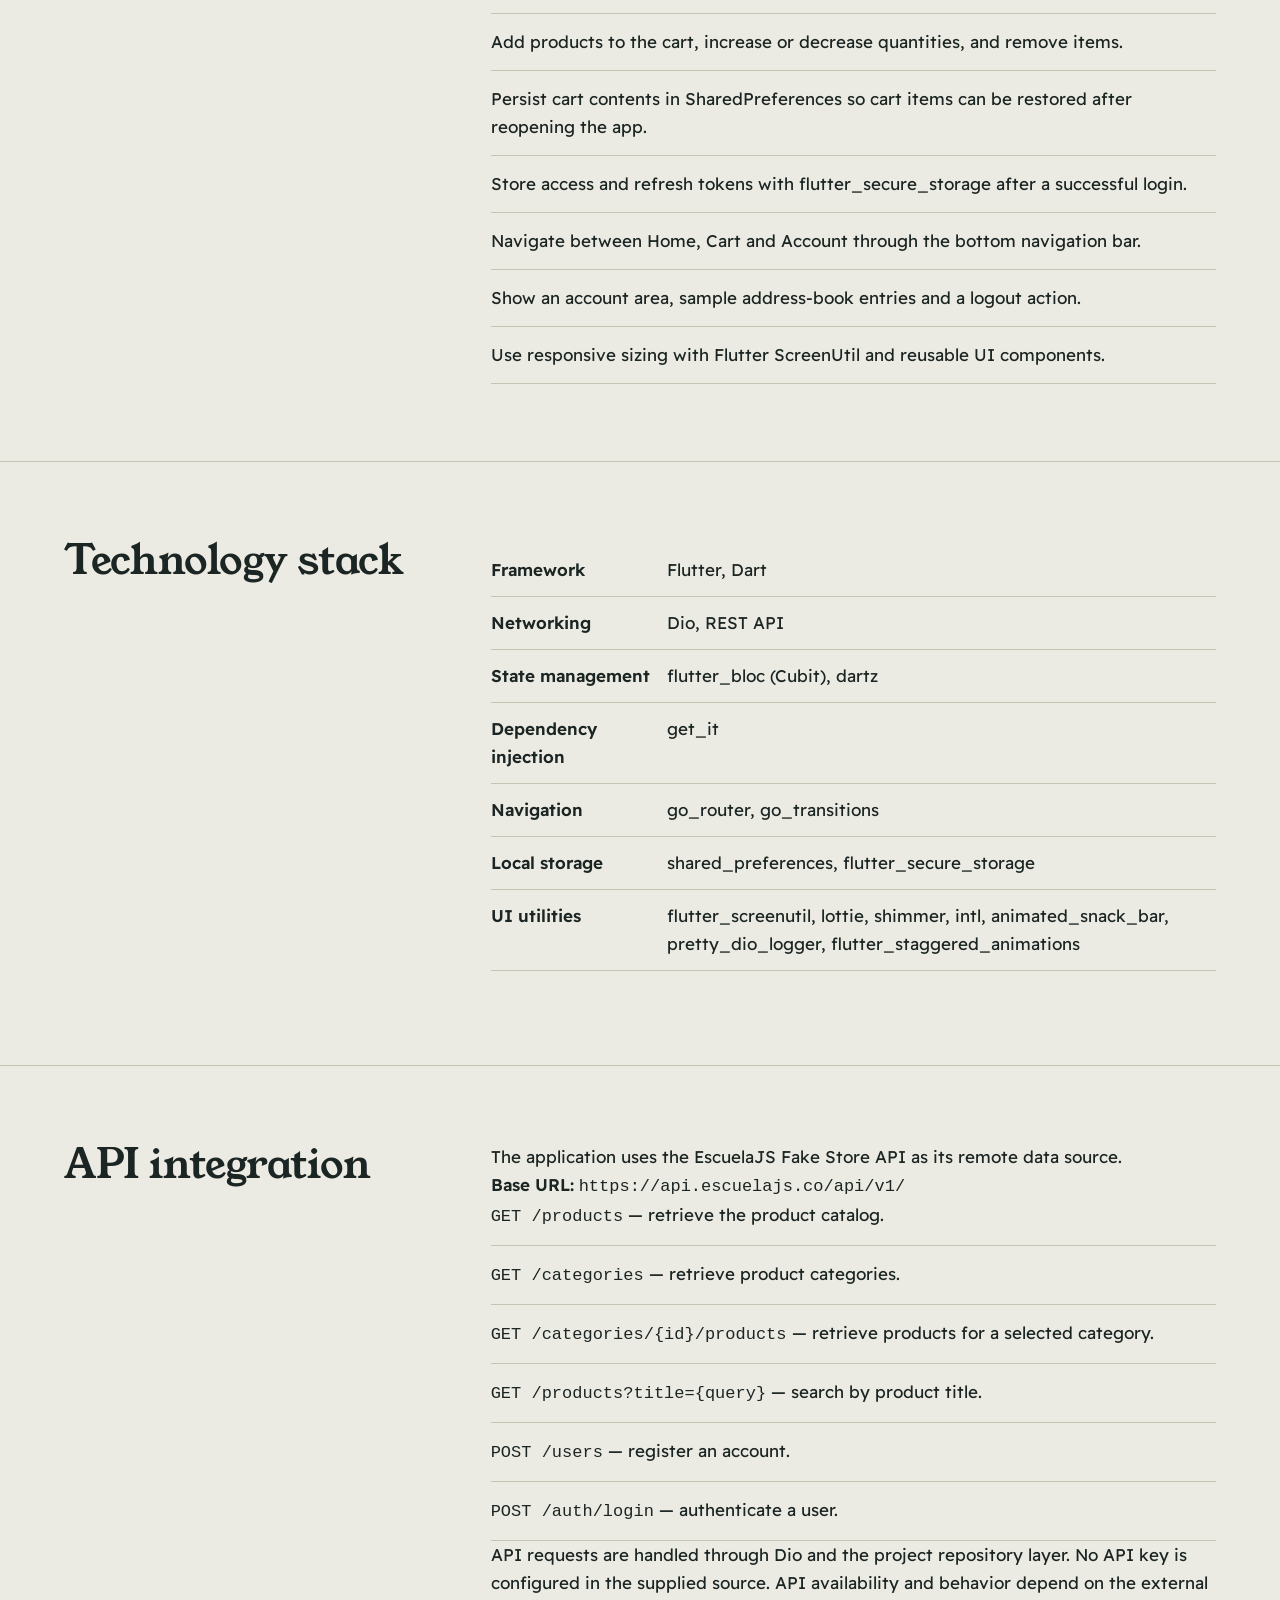
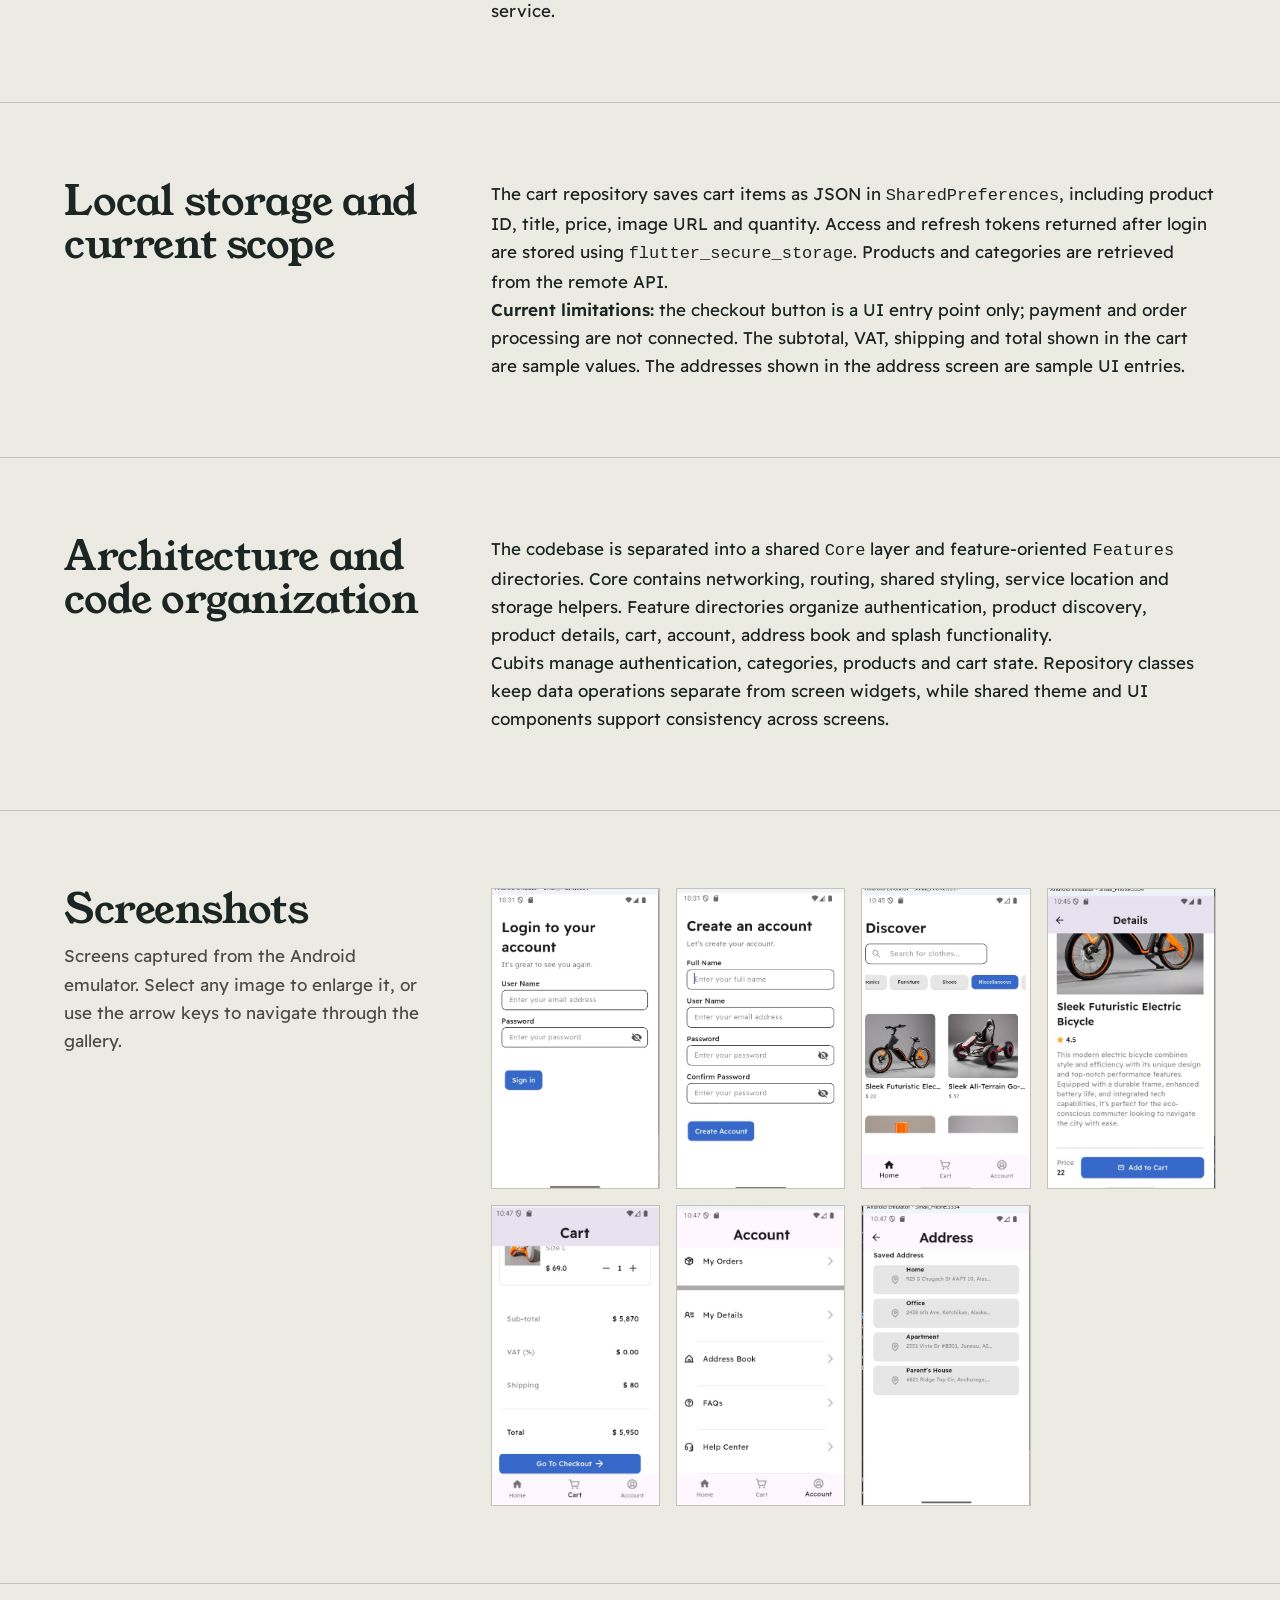
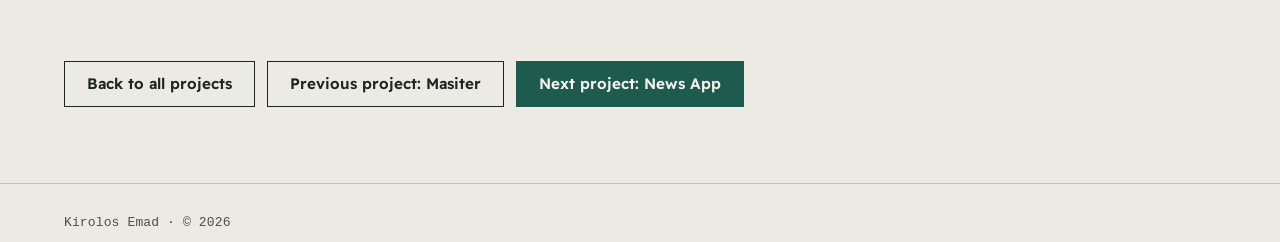
==== commit 5bd4c88c: "Add files via upload" ====
--- a/project-e-commerce-application.html
+++ b/project-e-commerce-application.html
@@ -1,5 +1,5 @@
 <!doctype html>
-<html lang="en">
+<html lang="en" dir="ltr" data-theme="light">
 <head>
 <meta charset="utf-8">
 <meta name="viewport" content="width=device-width,initial-scale=1">
@@ -12,6 +12,7 @@
 <meta name="theme-color" content="#ECEBE3">
 <link rel="icon" href="assets/favicon.svg" type="image/svg+xml">
 <link rel="stylesheet" href="css/style.css">
+<script src="js/preferences.js" defer></script>
 <script src="js/main.js" defer></script>
 </head>
 <body>
@@ -19,10 +20,10 @@
 <header class="site-nav" id="site-nav"><nav class="nav-inner" aria-label="Sections"><button class="nav-root" type="button" aria-expanded="false" aria-controls="nav-list" data-home="index.html">Kirolos Emad</button><ul class="nav-list" id="nav-list"><li><a href="index.html#home">Home</a></li><li><a href="index.html#projects" aria-current="page">Projects</a></li><li><a href="index.html#contact">Contact</a></li></ul></nav></header>
 <main id="main">
 <header class="cs-top">
-  <nav class="project-breadcrumb mono" aria-label="Breadcrumb"><a href="index.html#projects">Projects</a> / E-commerce Application · 04 of 05</nav>
+  <nav class="project-breadcrumb mono" aria-label="Breadcrumb"><a href="index.html#projects">Projects</a> / E-commerce Application · 02 of 05</nav>
   <h1 class="cs-title">E-commerce Application</h1>
   <p class="cs-sum">A Flutter shopping application that lets users create an account or sign in, discover products, browse categories, search by title, inspect product details and manage a shopping cart. The app uses REST API data, Cubit/BLoC state management and local storage for cart data and authentication tokens.</p>
-  <div class="cs-actions actions"><a class="btn" href="index.html#projects">Back to all projects</a><a class="btn" href="https://github.com/kero12-eg/e_commerce_app" target="_blank" rel="noopener noreferrer">GitHub repository</a></div>
+  <div class="cs-actions actions"><a class="btn" href="index.html#projects">Back to all projects</a><a class="btn" href="https://github.com/kero12-eg/e_commerce_app1" target="_blank" rel="noopener noreferrer">GitHub repository</a></div>
   <dl class="facts"><div><dt>Framework</dt><dd>Flutter · Dart</dd></div><div><dt>Data</dt><dd>EscuelaJS Fake Store API</dd></div><div><dt>State</dt><dd>Cubit / BLoC</dd></div><div><dt>Storage</dt><dd>SharedPreferences · Secure Storage</dd></div></dl>
 </header>
 
@@ -70,7 +71,7 @@
   </ul></div>
 </section>
 
-<section class="cs-end"><div class="actions"><a class="btn" href="index.html#projects">Back to all projects</a><a class="btn" href="project-news-app.html">Previous project: News App</a><a class="btn btn-primary" href="project-masiter.html">Next project: Masiter</a></div></section>
+<section class="cs-end"><div class="actions"><a class="btn" href="index.html#projects">Back to all projects</a><a class="btn" href="project-masiter.html">Previous project: Masiter</a><a class="btn btn-primary" href="project-news-app.html">Next project: News App</a></div></section>
 </main>
 <dialog id="lightbox" class="lightbox" aria-label="Screenshot viewer">
   <figure class="lb-fig"><img class="lb-img" src="" alt="" width="454" height="835"><figcaption class="lb-cap"></figcaption></figure>
--- a/css/style.css
+++ b/css/style.css
@@ -205,3 +205,79 @@
   *,*::before,*::after{scroll-behavior:auto!important;animation:none!important;transition:none!important}
   .motion-reveal,.motion-reveal.is-revealed{opacity:1!important;transform:none!important}
 }
+
+/* appearance controls */
+.nav-controls{display:flex;align-items:center;gap:8px;margin-inline-start:auto;flex:0 0 auto}
+.nav-control{display:inline-flex;align-items:center;justify-content:center;min-width:40px;height:38px;padding:0 9px;border:1px solid var(--taupe);background:transparent;color:var(--ink);font:600 .82rem var(--mono);cursor:pointer}
+.nav-control:hover{background:var(--ink);border-color:var(--ink);color:var(--paper)}
+.theme-control{width:40px;padding:0}
+.nav-control svg{width:19px;height:19px;fill:none;stroke:currentColor;stroke-width:1.8;stroke-linecap:round;stroke-linejoin:round}
+.language-control{min-width:48px}
+
+/* dark theme palette */
+:root[data-theme="dark"]{
+  color-scheme:dark;
+  --plaster:#111A18;
+  --rose:#203A34;
+  --crimson:#83C7B4;
+  --taupe:#40534D;
+  --taupe-text:#B8C8C2;
+  --ink:#EDF4F1;
+  --paper:#192522;
+}
+:root[data-theme="dark"] .btn-primary{background:var(--crimson);border-color:var(--crimson);color:#10201B}
+:root[data-theme="dark"] .btn-primary:hover{background:var(--ink);border-color:var(--ink);color:var(--plaster)}
+:root[data-theme="dark"] .btn:hover{background:var(--ink);color:var(--plaster)}
+:root[data-theme="dark"] .training-monogram{background:var(--paper)}
+:root[data-theme="dark"] .gallery-item{background:var(--paper)}
+:root[data-theme="dark"] dialog.lightbox{background:var(--paper);color:var(--ink)}
+:root[data-theme="dark"] .site-nav.is-scrolled{background:var(--plaster)}
+
+/* Arabic layout */
+html[dir="rtl"] body{text-align:right}
+html[dir="rtl"] .hero-bg{right:auto;left:0;transform:scaleX(-1)}
+html[dir="rtl"] .hero-copy{padding:calc(var(--nav-h) + 24px) var(--pad) 56px 2vw}
+html[dir="rtl"] .project-card{direction:ltr}
+html[dir="rtl"] .project-copy{direction:rtl;text-align:right}
+html[dir="rtl"] .project-copy .actions{justify-content:flex-start}
+html[dir="rtl"] .portrait{grid-column:2}
+html[dir="rtl"] .closing-bg{right:auto;left:0;transform:scaleX(-1)}
+html[dir="rtl"] .nav-list a::after{transform-origin:right}
+html[dir="rtl"] .contact dl>div{grid-template-columns:7rem 1fr}
+html[dir="rtl"] .cs-sec{direction:rtl}
+html[dir="rtl"] .stack-block{direction:rtl}
+html[dir="rtl"] .cert-list li{direction:rtl}
+html[dir="rtl"] .facts>div{padding:16px 0 0 16px}
+
+@media(max-width:1199px) and (min-width:1000px){
+  .nav-inner{gap:12px;padding-inline:clamp(16px,2vw,26px)}
+  .nav-list{gap:10px}
+  .nav-inner{font-size:.76rem}
+  .nav-control{min-width:36px;height:36px}
+  .theme-control{width:36px}
+  .language-control{min-width:42px}
+}
+
+@media(max-width:999px){
+  .nav-inner{justify-content:space-between}
+  .nav-controls{margin-inline-start:auto}
+  .portrait{width:100%;max-width:none;aspect-ratio:4/5;height:auto;min-height:0;margin:36px 0 0;border-top-left-radius:40% 18%}
+  .portrait img{width:100%;height:100%;object-fit:cover;object-position:50% 12%}
+  .hero-bg{width:100%;height:calc(100vw * 1.25 + 36px)}
+  html[dir="rtl"] .portrait{border-top-left-radius:0;border-top-right-radius:40% 18%}
+  html[dir="rtl"] .hero-copy{padding:32px var(--pad) 56px}
+}
+
+@media(max-width:479px){
+  .nav-inner{padding-inline:16px;gap:8px}
+  .nav-root{font-size:.82rem}
+  .nav-controls{gap:6px}
+  .nav-control{height:36px;min-width:36px}
+  .theme-control{width:36px}
+  .language-control{min-width:42px}
+  .portrait{margin-top:22px}
+  .hero-bg{height:calc(100vw * 1.25 + 22px)}
+}
+@media(max-width:999px){
+  .portrait{align-self:stretch}
+}
